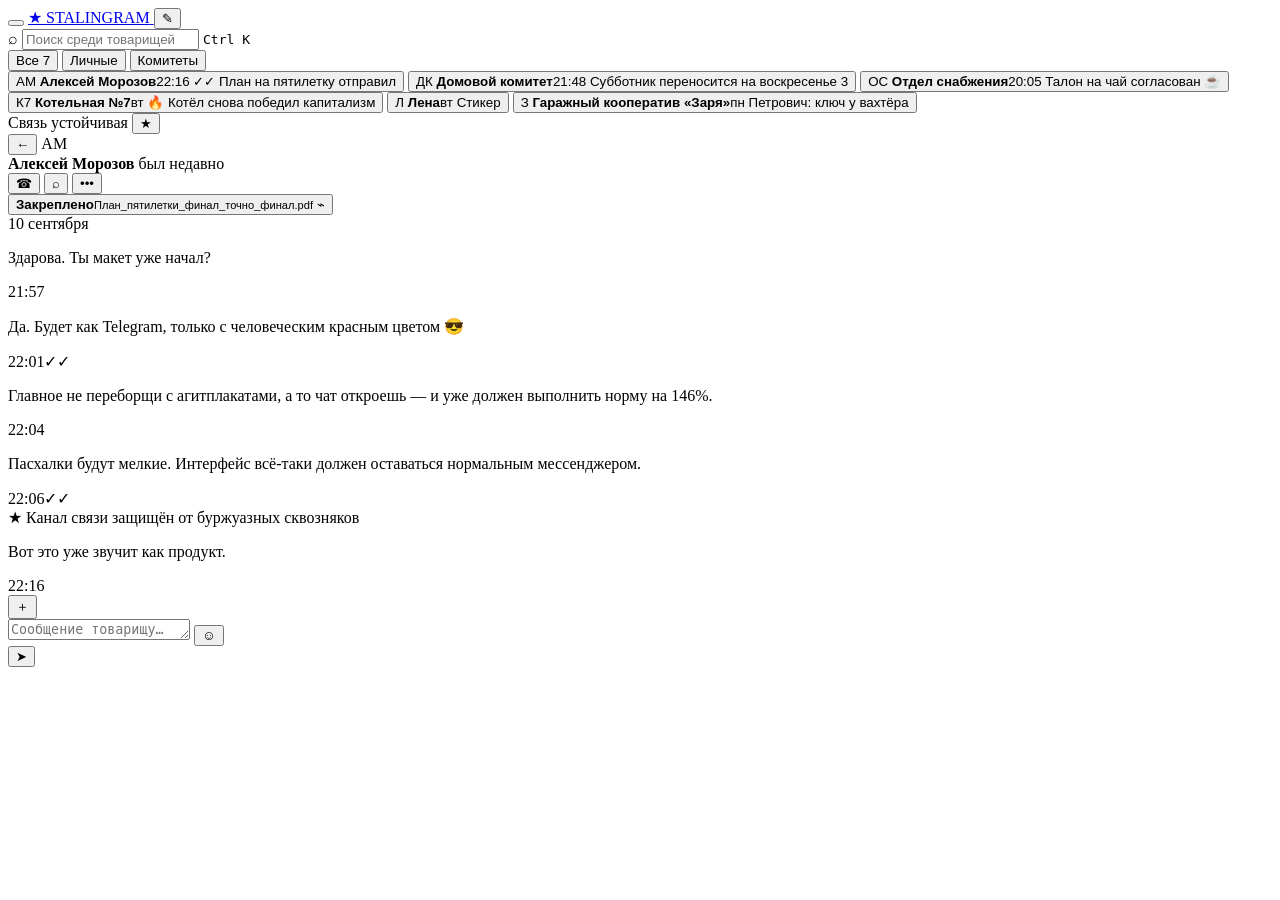
==== index.html @ 88dad4ee "feat: add messenger interface markup" ====
<!doctype html>
<html lang="ru">
<head>
  <meta charset="utf-8">
  <meta name="viewport" content="width=device-width, initial-scale=1">
  <meta name="theme-color" content="#801f28">
  <title>Stalingram — товарищ всегда на связи</title>
  <link rel="stylesheet" href="styles.css">
</head>
<body>
  <div class="app-shell">
    <aside class="sidebar" id="sidebar">
      <header class="sidebar__topbar">
        <button class="icon-button menu-button" type="button" aria-label="Меню" title="Главное управление связи">
          <span></span><span></span><span></span>
        </button>
        <a class="brand" href="#" aria-label="Stalingram">
          <span class="brand__mark" aria-hidden="true">★</span>
          <span class="brand__word">STALINGRAM</span>
        </a>
        <button class="icon-button compose-button" type="button" aria-label="Новое сообщение" title="Новая депеша">✎</button>
      </header>

      <div class="search-wrap">
        <label class="search" for="chatSearch">
          <span aria-hidden="true">⌕</span>
          <input id="chatSearch" type="search" placeholder="Поиск среди товарищей" autocomplete="off">
          <kbd>Ctrl K</kbd>
        </label>
      </div>

      <nav class="folder-tabs" aria-label="Папки чатов">
        <button class="folder-tab is-active" type="button">Все <span>7</span></button>
        <button class="folder-tab" type="button">Личные</button>
        <button class="folder-tab" type="button">Комитеты</button>
      </nav>

      <section class="chat-list" id="chatList" aria-label="Чаты">
        <button class="chat-row is-active" type="button" data-name="Алексей Морозов" data-status="был недавно" data-avatar="АМ">
          <span class="avatar avatar--red">АМ<span class="presence"></span></span>
          <span class="chat-row__body">
            <span class="chat-row__line"><strong>Алексей Морозов</strong><time>22:16</time></span>
            <span class="chat-row__line chat-row__preview"><span class="check">✓✓</span> План на пятилетку отправил</span>
          </span>
        </button>

        <button class="chat-row" type="button" data-name="Домовой комитет" data-status="12 участников" data-avatar="ДК">
          <span class="avatar avatar--gold">ДК</span>
          <span class="chat-row__body">
            <span class="chat-row__line"><strong>Домовой комитет</strong><time>21:48</time></span>
            <span class="chat-row__line chat-row__preview">Субботник переносится на воскресенье</span>
          </span>
          <span class="unread">3</span>
        </button>

        <button class="chat-row" type="button" data-name="Отдел снабжения" data-status="служебный канал" data-avatar="ОС">
          <span class="avatar avatar--olive">ОС</span>
          <span class="chat-row__body">
            <span class="chat-row__line"><strong>Отдел снабжения</strong><time>20:05</time></span>
            <span class="chat-row__line chat-row__preview">Талон на чай согласован ☕</span>
          </span>
        </button>

        <button class="chat-row" type="button" data-name="Котельная №7" data-status="5 участников" data-avatar="К7">
          <span class="avatar avatar--blue">К7</span>
          <span class="chat-row__body">
            <span class="chat-row__line"><strong>Котельная №7</strong><time>вт</time></span>
            <span class="chat-row__line chat-row__preview">🔥 Котёл снова победил капитализм</span>
          </span>
        </button>

        <button class="chat-row" type="button" data-name="Лена" data-status="в сети" data-avatar="Л">
          <span class="avatar avatar--plum">Л<span class="presence"></span></span>
          <span class="chat-row__body">
            <span class="chat-row__line"><strong>Лена</strong><time>вт</time></span>
            <span class="chat-row__line chat-row__preview">Стикер</span>
          </span>
        </button>

        <button class="chat-row" type="button" data-name="Гаражный кооператив «Заря»" data-status="24 участника" data-avatar="З">
          <span class="avatar avatar--orange">З</span>
          <span class="chat-row__body">
            <span class="chat-row__line"><strong>Гаражный кооператив «Заря»</strong><time>пн</time></span>
            <span class="chat-row__line chat-row__preview">Петрович: ключ у вахтёра</span>
          </span>
        </button>
      </section>

      <footer class="sidebar__footer">
        <span class="connection-dot"></span>
        <span>Связь устойчивая</span>
        <button id="easterStar" type="button" title="Одобрено Госпланом">★</button>
      </footer>
    </aside>

    <main class="conversation">
      <header class="conversation__header">
        <button class="icon-button mobile-back" id="mobileBack" type="button" aria-label="Назад">←</button>
        <span class="avatar avatar--red avatar--small" id="headerAvatar">АМ</span>
        <div class="conversation__identity">
          <strong id="headerName">Алексей Морозов</strong>
          <span id="headerStatus">был недавно</span>
        </div>
        <div class="conversation__actions">
          <button class="icon-button" type="button" aria-label="Позвонить" title="Вызвать товарища">☎</button>
          <button class="icon-button" type="button" aria-label="Поиск" title="Поиск в переписке">⌕</button>
          <button class="icon-button dots" type="button" aria-label="Ещё" title="Ещё">•••</button>
        </div>
      </header>

      <button class="pinned" type="button">
        <span class="pinned__bar"></span>
        <span class="pinned__text"><strong>Закреплено</strong><small>План_пятилетки_финал_точно_финал.pdf</small></span>
        <span class="pinned__icon">⌁</span>
      </button>

      <section class="message-stage" id="messageStage" aria-label="Переписка">
        <div class="wallpaper" aria-hidden="true"></div>
        <div class="message-flow" id="messageFlow">
          <div class="date-chip">10 сентября</div>

          <article class="message message--incoming">
            <p>Здарова. Ты макет уже начал?</p>
            <footer><time>21:57</time></footer>
          </article>

          <article class="message message--outgoing">
            <p>Да. Будет как Telegram, только с человеческим красным цветом 😎</p>
            <footer><time>22:01</time><span class="message-check">✓✓</span></footer>
          </article>

          <article class="message message--incoming">
            <p>Главное не переборщи с агитплакатами, а то чат откроешь — и уже должен выполнить норму на 146%.</p>
            <footer><time>22:04</time></footer>
          </article>

          <article class="message message--outgoing">
            <p>Пасхалки будут мелкие. Интерфейс всё-таки должен оставаться нормальным мессенджером.</p>
            <footer><time>22:06</time><span class="message-check">✓✓</span></footer>
          </article>

          <div class="system-note"><span>★</span> Канал связи защищён от буржуазных сквозняков</div>

          <article class="message message--incoming">
            <p>Вот это уже звучит как продукт.</p>
            <footer><time>22:16</time></footer>
          </article>
        </div>
      </section>

      <form class="composer" id="composer">
        <button class="composer__button" type="button" aria-label="Прикрепить файл" title="Приложить документ">＋</button>
        <div class="composer__field">
          <textarea id="messageInput" rows="1" placeholder="Сообщение товарищу…" aria-label="Сообщение"></textarea>
          <button class="emoji-button" type="button" aria-label="Эмодзи" title="Настроение трудящихся">☺</button>
        </div>
        <button class="send-button" id="sendButton" type="submit" aria-label="Отправить">
          <span>➤</span>
        </button>
      </form>
    </main>
  </div>

  <div class="toast" id="toast" role="status" aria-live="polite"></div>

  <script src="app.js"></script>
</body>
</html>
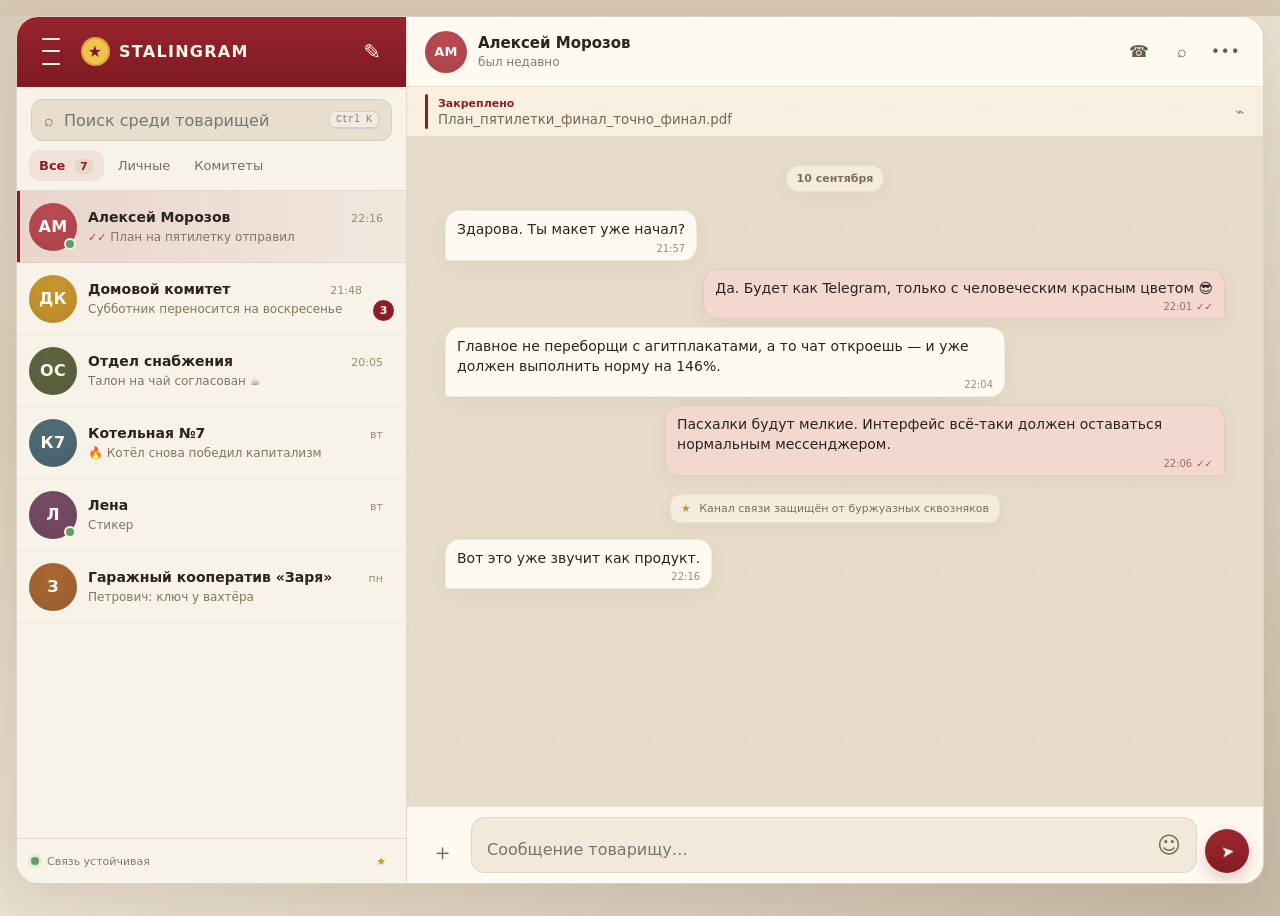
==== commit 3ccf660a: "feat: load responsive full-screen layout" ====
--- a/index.html
+++ b/index.html
@@ -2,10 +2,11 @@
 <html lang="ru">
 <head>
   <meta charset="utf-8">
-  <meta name="viewport" content="width=device-width, initial-scale=1">
+  <meta name="viewport" content="width=device-width, initial-scale=1, viewport-fit=cover">
   <meta name="theme-color" content="#801f28">
   <title>Stalingram — товарищ всегда на связи</title>
   <link rel="stylesheet" href="styles.css">
+  <link rel="stylesheet" href="responsive.css">
 </head>
 <body>
   <div class="app-shell">
--- a/styles.css
+++ b/styles.css
@@ -0,0 +1,575 @@
+:root {
+  --bg: #efe5d2;
+  --panel: #f8f2e7;
+  --panel-strong: #fffaf1;
+  --ink: #2a241d;
+  --muted: #7a6c5b;
+  --line: rgba(67, 49, 32, 0.13);
+  --red: #8d1e28;
+  --red-dark: #64131a;
+  --red-soft: #b94a52;
+  --gold: #c7952e;
+  --olive: #60633f;
+  --blue: #4f6b75;
+  --plum: #754b64;
+  --orange: #a76632;
+  --shadow: 0 18px 60px rgba(71, 47, 29, 0.14);
+}
+
+* { box-sizing: border-box; }
+
+html, body {
+  height: 100%;
+  margin: 0;
+  font-family: Inter, ui-sans-serif, system-ui, -apple-system, BlinkMacSystemFont, "Segoe UI", sans-serif;
+  color: var(--ink);
+  background: #d7c8b2;
+}
+
+button, input, textarea { font: inherit; }
+button { color: inherit; }
+
+body {
+  overflow: hidden;
+  background:
+    radial-gradient(circle at 10% 10%, rgba(255,255,255,.36), transparent 24%),
+    linear-gradient(145deg, #d2c2aa, #ece2d3 52%, #c9bba6);
+}
+
+.app-shell {
+  display: grid;
+  grid-template-columns: minmax(320px, 390px) minmax(0, 1fr);
+  width: min(1520px, calc(100vw - 32px));
+  height: min(920px, calc(100vh - 32px));
+  margin: 16px auto;
+  overflow: hidden;
+  background: var(--panel);
+  border: 1px solid rgba(94, 63, 34, .18);
+  border-radius: 22px;
+  box-shadow: var(--shadow);
+}
+
+.sidebar {
+  display: grid;
+  grid-template-rows: auto auto auto 1fr auto;
+  min-width: 0;
+  background:
+    linear-gradient(rgba(255,255,255,.04), rgba(255,255,255,.04)),
+    var(--panel);
+  border-right: 1px solid var(--line);
+}
+
+.sidebar__topbar,
+.conversation__header {
+  min-height: 70px;
+  display: flex;
+  align-items: center;
+}
+
+.sidebar__topbar {
+  padding: 0 14px;
+  gap: 10px;
+  background: linear-gradient(180deg, #97252f, #7f1922);
+  color: #fff7e9;
+  border-bottom: 1px solid rgba(59, 9, 13, .28);
+}
+
+.icon-button {
+  width: 40px;
+  height: 40px;
+  border: 0;
+  border-radius: 12px;
+  display: inline-grid;
+  place-items: center;
+  background: transparent;
+  cursor: pointer;
+  transition: .16s ease;
+}
+
+.icon-button:hover { background: rgba(255,255,255,.1); }
+
+.menu-button span {
+  display: block;
+  width: 18px;
+  height: 2px;
+  margin: 2px 0;
+  background: currentColor;
+  border-radius: 999px;
+}
+
+.brand {
+  flex: 1;
+  min-width: 0;
+  display: flex;
+  align-items: center;
+  gap: 9px;
+  color: inherit;
+  text-decoration: none;
+  letter-spacing: .08em;
+}
+
+.brand__mark {
+  width: 29px;
+  height: 29px;
+  display: grid;
+  place-items: center;
+  border-radius: 50%;
+  background: #f0c449;
+  color: #7c1a21;
+  box-shadow: inset 0 0 0 2px rgba(93, 22, 27, .18);
+}
+
+.brand__word {
+  overflow: hidden;
+  text-overflow: ellipsis;
+  font-weight: 800;
+  font-size: 16px;
+}
+
+.compose-button { font-size: 21px; }
+
+.search-wrap { padding: 12px 14px 9px; }
+.search {
+  height: 42px;
+  display: grid;
+  grid-template-columns: auto 1fr auto;
+  align-items: center;
+  gap: 8px;
+  padding: 0 12px;
+  background: #e9dece;
+  border: 1px solid rgba(92, 64, 38, .1);
+  border-radius: 12px;
+  color: var(--muted);
+}
+.search input {
+  width: 100%;
+  border: 0;
+  outline: 0;
+  background: transparent;
+  color: var(--ink);
+}
+.search kbd {
+  padding: 2px 6px;
+  border: 1px solid rgba(85, 58, 36, .16);
+  border-bottom-width: 2px;
+  border-radius: 6px;
+  background: rgba(255,255,255,.4);
+  font-size: 10px;
+  color: #8e7e69;
+}
+
+.folder-tabs {
+  display: flex;
+  gap: 4px;
+  padding: 0 12px 9px;
+  border-bottom: 1px solid var(--line);
+}
+.folder-tab {
+  border: 0;
+  border-radius: 10px;
+  padding: 8px 10px;
+  background: transparent;
+  color: var(--muted);
+  cursor: pointer;
+  font-size: 13px;
+}
+.folder-tab span {
+  margin-left: 4px;
+  padding: 1px 6px;
+  border-radius: 999px;
+  background: #e7d8c4;
+  font-size: 11px;
+}
+.folder-tab.is-active {
+  color: var(--red);
+  background: rgba(141, 30, 40, .08);
+  font-weight: 700;
+}
+
+.chat-list {
+  overflow-y: auto;
+  scrollbar-width: thin;
+  scrollbar-color: #c4b29b transparent;
+}
+
+.chat-row {
+  width: 100%;
+  min-height: 72px;
+  display: grid;
+  grid-template-columns: auto minmax(0, 1fr) auto;
+  align-items: center;
+  gap: 11px;
+  padding: 8px 12px;
+  border: 0;
+  border-bottom: 1px solid rgba(67, 49, 32, .06);
+  background: transparent;
+  text-align: left;
+  cursor: pointer;
+  transition: .16s ease;
+}
+.chat-row:hover { background: rgba(141, 30, 40, .045); }
+.chat-row.is-active {
+  background: linear-gradient(90deg, rgba(141,30,40,.14), rgba(141,30,40,.055));
+  box-shadow: inset 3px 0 0 var(--red);
+}
+
+.avatar {
+  position: relative;
+  flex: 0 0 auto;
+  width: 48px;
+  height: 48px;
+  display: grid;
+  place-items: center;
+  border-radius: 50%;
+  color: #fffaf1;
+  font-weight: 800;
+  letter-spacing: .02em;
+  box-shadow: inset 0 -10px 20px rgba(0,0,0,.08);
+}
+.avatar--small { width: 42px; height: 42px; font-size: 13px; }
+.avatar--red { background: var(--red-soft); }
+.avatar--gold { background: var(--gold); }
+.avatar--olive { background: var(--olive); }
+.avatar--blue { background: var(--blue); }
+.avatar--plum { background: var(--plum); }
+.avatar--orange { background: var(--orange); }
+
+.presence {
+  position: absolute;
+  right: 1px;
+  bottom: 1px;
+  width: 12px;
+  height: 12px;
+  border: 2px solid var(--panel);
+  border-radius: 50%;
+  background: #5c9f64;
+}
+
+.chat-row__body { min-width: 0; }
+.chat-row__line {
+  display: flex;
+  align-items: baseline;
+  gap: 8px;
+  min-width: 0;
+}
+.chat-row__line strong {
+  flex: 1;
+  overflow: hidden;
+  white-space: nowrap;
+  text-overflow: ellipsis;
+  font-size: 14px;
+}
+.chat-row time {
+  color: #9b8a74;
+  font-size: 11px;
+}
+.chat-row__preview {
+  margin-top: 5px;
+  display: block;
+  overflow: hidden;
+  white-space: nowrap;
+  text-overflow: ellipsis;
+  color: #837461;
+  font-size: 12px;
+}
+.check { color: #b23a43; font-size: 11px; }
+.unread {
+  align-self: end;
+  min-width: 21px;
+  height: 21px;
+  display: grid;
+  place-items: center;
+  margin-bottom: 5px;
+  padding: 0 6px;
+  border-radius: 999px;
+  background: var(--red);
+  color: white;
+  font-size: 11px;
+  font-weight: 800;
+}
+
+.sidebar__footer {
+  min-height: 45px;
+  display: flex;
+  align-items: center;
+  gap: 8px;
+  padding: 0 14px;
+  border-top: 1px solid var(--line);
+  color: #8a7964;
+  font-size: 11px;
+}
+.connection-dot {
+  width: 8px;
+  height: 8px;
+  border-radius: 50%;
+  background: #5e9e65;
+  box-shadow: 0 0 0 3px rgba(94,158,101,.12);
+}
+.sidebar__footer button {
+  margin-left: auto;
+  border: 0;
+  background: transparent;
+  color: #c79831;
+  cursor: pointer;
+}
+
+.conversation {
+  min-width: 0;
+  display: grid;
+  grid-template-rows: auto auto 1fr auto;
+  background: var(--panel-strong);
+}
+
+.conversation__header {
+  padding: 0 18px;
+  gap: 11px;
+  background: rgba(255,250,241,.94);
+  border-bottom: 1px solid var(--line);
+  backdrop-filter: blur(16px);
+}
+.conversation__identity { min-width: 0; }
+.conversation__identity strong,
+.conversation__identity span {
+  display: block;
+  overflow: hidden;
+  white-space: nowrap;
+  text-overflow: ellipsis;
+}
+.conversation__identity strong { font-size: 15px; }
+.conversation__identity span { margin-top: 3px; color: #8a7a65; font-size: 12px; }
+.conversation__actions {
+  margin-left: auto;
+  display: flex;
+  gap: 3px;
+  color: #695948;
+}
+.dots { font-size: 15px; letter-spacing: 1px; }
+.mobile-back { display: none; }
+
+.pinned {
+  min-height: 50px;
+  display: grid;
+  grid-template-columns: 3px minmax(0, 1fr) auto;
+  align-items: center;
+  gap: 10px;
+  padding: 7px 18px;
+  border: 0;
+  border-bottom: 1px solid var(--line);
+  background: #f8efe1;
+  text-align: left;
+  cursor: pointer;
+}
+.pinned__bar { align-self: stretch; border-radius: 999px; background: var(--red); }
+.pinned__text { min-width: 0; }
+.pinned__text strong { display: block; color: var(--red); font-size: 11px; }
+.pinned__text small {
+  display: block;
+  margin-top: 2px;
+  overflow: hidden;
+  white-space: nowrap;
+  text-overflow: ellipsis;
+  color: #766654;
+}
+.pinned__icon { color: #a18b72; }
+
+.message-stage {
+  position: relative;
+  overflow-y: auto;
+  background: #e7dbc9;
+}
+.wallpaper {
+  position: fixed;
+  inset: 0;
+  pointer-events: none;
+  opacity: .13;
+  background-image:
+    radial-gradient(circle at 24px 24px, rgba(112,57,46,.55) 0 1px, transparent 1.5px),
+    radial-gradient(circle at 74px 54px, rgba(112,57,46,.35) 0 1px, transparent 1.5px);
+  background-size: 96px 86px;
+  mask-image: linear-gradient(to right, transparent 0 26%, #000 33%);
+}
+
+.message-flow {
+  position: relative;
+  z-index: 1;
+  width: min(780px, calc(100% - 44px));
+  min-height: 100%;
+  margin: 0 auto;
+  padding: 28px 0 36px;
+  display: flex;
+  flex-direction: column;
+}
+.date-chip,
+.system-note {
+  align-self: center;
+  max-width: 88%;
+  border: 1px solid rgba(95, 69, 43, .08);
+  background: rgba(248, 239, 225, .86);
+  color: #7e6d58;
+  box-shadow: 0 4px 16px rgba(75, 50, 31, .05);
+}
+.date-chip {
+  margin-bottom: 18px;
+  padding: 6px 10px;
+  border-radius: 999px;
+  font-size: 11px;
+  font-weight: 700;
+}
+.system-note {
+  margin: 10px 0 16px;
+  padding: 7px 10px;
+  border-radius: 10px;
+  font-size: 11px;
+}
+.system-note span { color: var(--gold); margin-right: 5px; }
+
+.message {
+  max-width: min(560px, 78%);
+  margin-bottom: 8px;
+  padding: 9px 11px 6px;
+  border: 1px solid rgba(78, 55, 34, .08);
+  border-radius: 15px;
+  box-shadow: 0 5px 18px rgba(76, 50, 31, .06);
+}
+.message p {
+  margin: 0;
+  white-space: pre-wrap;
+  line-height: 1.4;
+  font-size: 14px;
+}
+.message footer {
+  margin-top: 3px;
+  display: flex;
+  justify-content: flex-end;
+  gap: 4px;
+  color: #9d8d79;
+  font-size: 10px;
+}
+.message--incoming {
+  align-self: flex-start;
+  background: #fffaf1;
+  border-bottom-left-radius: 5px;
+}
+.message--outgoing {
+  align-self: flex-end;
+  background: #f3d8cf;
+  border-color: rgba(141,30,40,.1);
+  border-bottom-right-radius: 5px;
+}
+.message--outgoing footer { color: #9b6c69; }
+.message-check { color: var(--red-soft); }
+
+.composer {
+  min-height: 66px;
+  display: grid;
+  grid-template-columns: auto minmax(0, 1fr) auto;
+  align-items: end;
+  gap: 8px;
+  padding: 10px 14px;
+  border-top: 1px solid var(--line);
+  background: #fffaf1;
+}
+.composer__button,
+.emoji-button,
+.send-button {
+  border: 0;
+  cursor: pointer;
+}
+.composer__button,
+.emoji-button {
+  width: 42px;
+  height: 42px;
+  border-radius: 12px;
+  background: transparent;
+  color: #7e6b56;
+  font-size: 23px;
+}
+.composer__button:hover,
+.emoji-button:hover { background: #f0e5d5; }
+.composer__field {
+  min-height: 44px;
+  display: grid;
+  grid-template-columns: 1fr auto;
+  align-items: end;
+  gap: 2px;
+  padding: 6px 6px 6px 13px;
+  border: 1px solid rgba(83,59,35,.11);
+  border-radius: 14px;
+  background: #f2e9db;
+}
+.composer textarea {
+  width: 100%;
+  max-height: 120px;
+  min-height: 30px;
+  resize: none;
+  border: 0;
+  outline: 0;
+  background: transparent;
+  color: var(--ink);
+  line-height: 1.45;
+}
+.send-button {
+  width: 44px;
+  height: 44px;
+  display: grid;
+  place-items: center;
+  border-radius: 50%;
+  background: linear-gradient(180deg, #a12732, #811b24);
+  color: #fff7ea;
+  box-shadow: 0 6px 16px rgba(126,28,37,.22);
+  transition: .15s ease;
+}
+.send-button:hover { transform: translateY(-1px); }
+.send-button span { transform: translateX(1px) rotate(-6deg); }
+
+.toast {
+  position: fixed;
+  left: 50%;
+  bottom: 28px;
+  z-index: 20;
+  transform: translate(-50%, 18px);
+  max-width: min(90vw, 440px);
+  padding: 10px 14px;
+  border-radius: 12px;
+  background: #3c332a;
+  color: #fff5e6;
+  opacity: 0;
+  pointer-events: none;
+  transition: .2s ease;
+  box-shadow: 0 10px 30px rgba(0,0,0,.2);
+  font-size: 13px;
+}
+.toast.is-visible { opacity: 1; transform: translate(-50%, 0); }
+
+@media (max-width: 820px) {
+  body { background: var(--panel); }
+  .app-shell {
+    width: 100vw;
+    height: 100dvh;
+    margin: 0;
+    border: 0;
+    border-radius: 0;
+    grid-template-columns: 1fr;
+    box-shadow: none;
+  }
+  .sidebar,
+  .conversation { grid-column: 1; grid-row: 1; }
+  .conversation { display: none; }
+  .app-shell.chat-open .sidebar { display: none; }
+  .app-shell.chat-open .conversation { display: grid; }
+  .mobile-back { display: inline-grid; }
+  .message-flow { width: calc(100% - 24px); }
+  .message { max-width: 84%; }
+  .wallpaper { mask-image: none; }
+}
+
+@media (max-width: 470px) {
+  .app-shell { min-width: 0; }
+  .search kbd { display: none; }
+  .conversation__header { padding: 0 8px; }
+  .conversation__actions .icon-button:first-child { display: none; }
+  .pinned { padding-inline: 10px; }
+  .composer { padding-inline: 7px; }
+  .composer__button { width: 36px; }
+  .message p { font-size: 13.5px; }
+}
